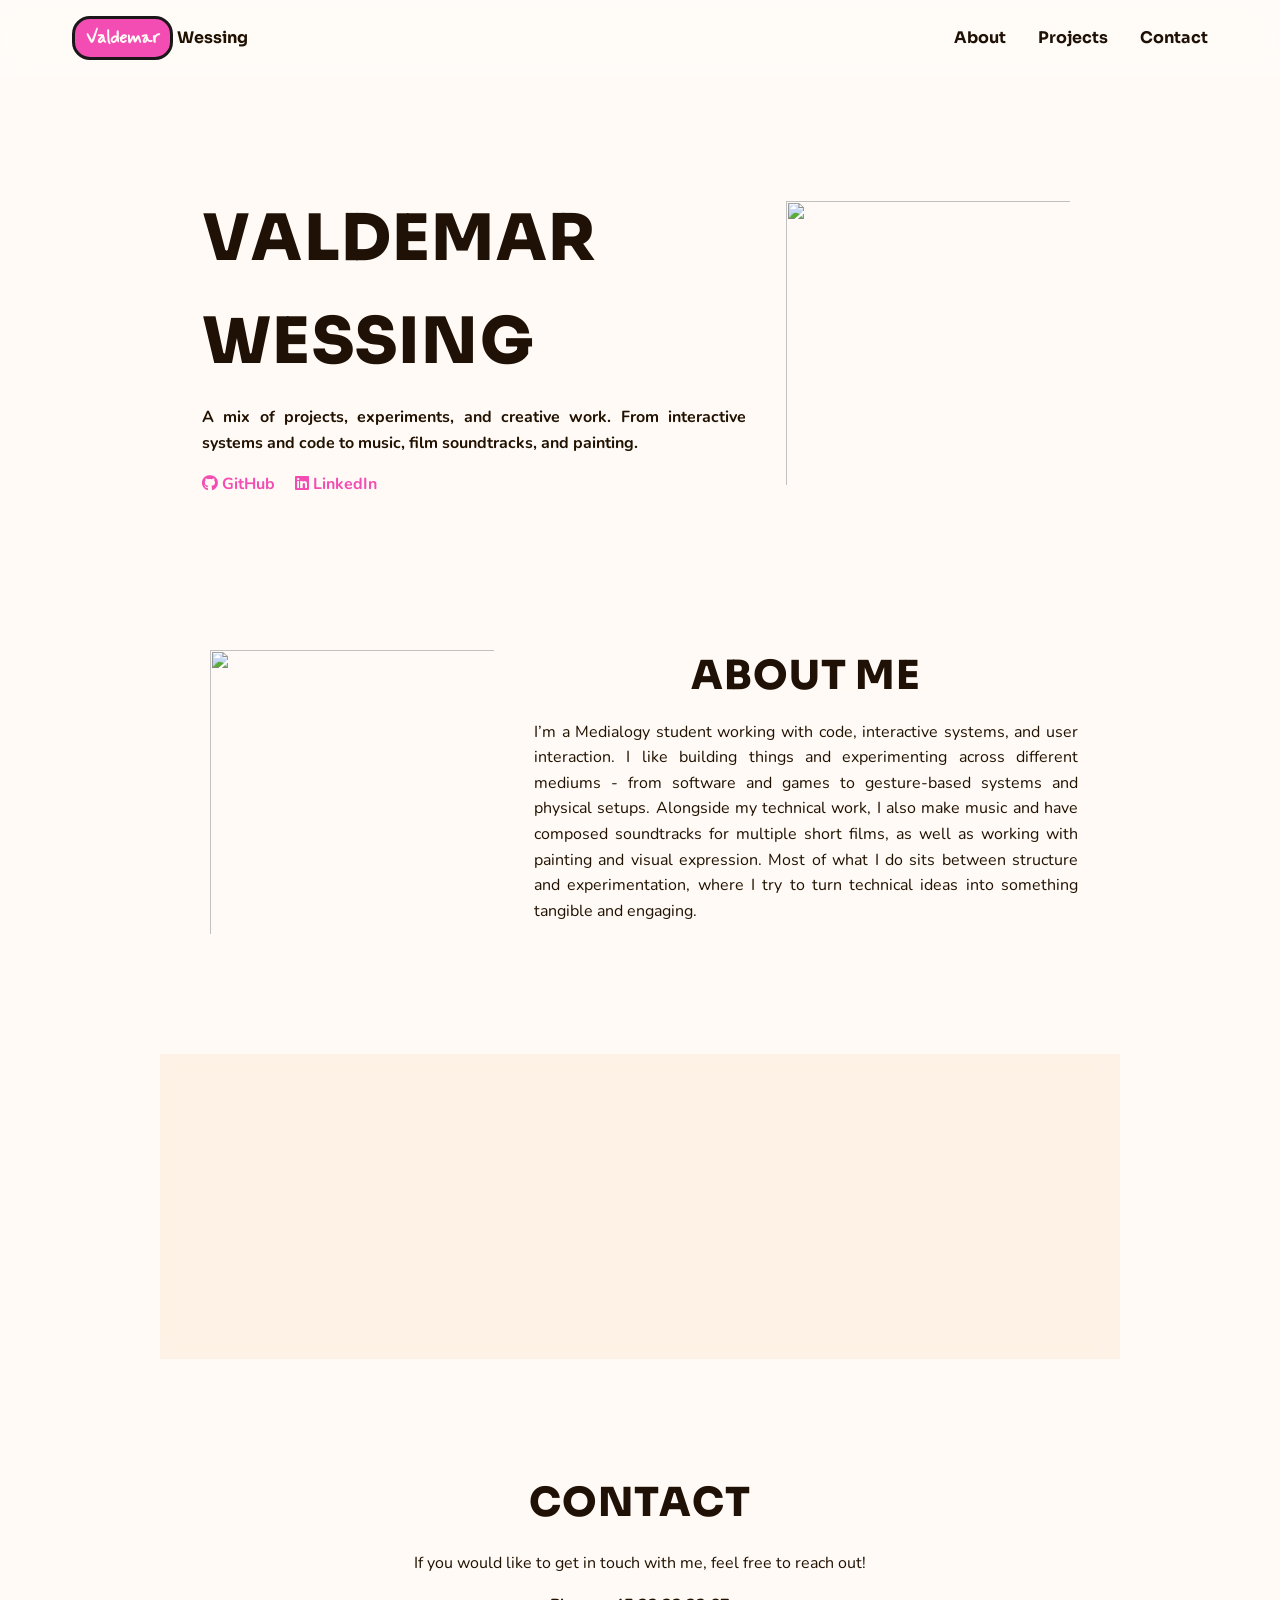
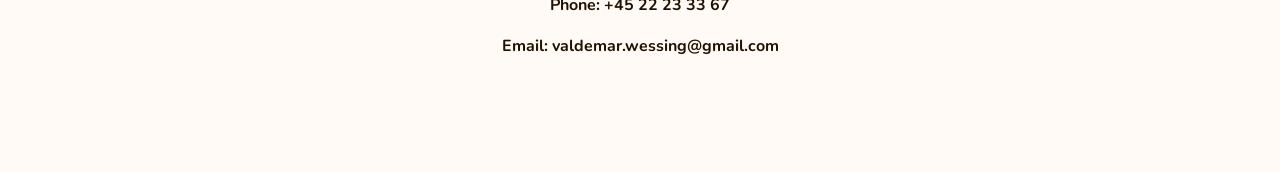
==== index.html @ 4c403f29 "Add initial HTML structure, project pages, images, and styles for personal website" ====
<!DOCTYPE html>
<html lang="en">
<head>
    <meta charset="UTF-8">
    <meta name="viewport" content="width=device-width, initial-scale=1.0">
    <title>Valdemar Wessing</title>
    <link rel="stylesheet" href="styles.css">
    <link rel="stylesheet" href="https://cdnjs.cloudflare.com/ajax/libs/font-awesome/6.5.2/css/all.min.css">

</head>
<body>
    <nav>
        <ul>
            <li>
                <a href="index.html" class="brand-link">
                    <span class="brand-pill">Valdemar</span>
                </a>
                <span class="brand-lastname">Wessing</span>
            </li>
            <li><a href="index.html#about">About</a></li>
            <li><a href="projects.html">Projects</a></li>
            <li><a href="index.html#contact">Contact</a></li>
        </ul>
    </nav>
    <main>
        <div class="flex-container", id="home">
                <img class="profile-image" height="300px" width="300px" src="images/ValdemarWessing.png">
                <div class="text-container">
                    <h1 aria-label="valdemar">
                        <span class="h1-letter">v</span><span class="h1-letter">a</span><span class="h1-letter">l</span><span class="h1-letter">d</span><span class="h1-letter">e</span><span class="h1-letter">m</span><span class="h1-letter">a</span><span class="h1-letter">r</span>
                    </h1>
                    <h1 aria-label="wessing">
                        <span class="h1-letter">w</span><span class="h1-letter">e</span><span class="h1-letter">s</span><span class="h1-letter">s</span><span class="h1-letter">i</span><span class="h1-letter">n</span><span class="h1-letter">g</span>
                    </h1>
                    <p><strong>A mix of projects, experiments, and creative work. From interactive systems and code to music, film soundtracks, and painting.</strong></p>
                    <a href="index.html" target="_blank" rel="noopener noreferrer">
                        <i class="fa-brands fa-github"></i>
                        <span>GitHub</span>
                    </a>
                    <a href="index.html" target="_blank" rel="noopener noreferrer">
                        <i class="fa-brands fa-linkedin"></i>
                        <span>LinkedIn</span>
                    </a>
                </div>
    </main>
    <section>
            <div class="flex-container", id="about">
                <div class="text-container">
                    <h2 aria-label="about me">
                        <span class="h1-letter">a</span><span class="h1-letter">b</span><span class="h1-letter">o</span><span class="h1-letter">u</span><span class="h1-letter">t</span><span class="h1-letter">&nbsp;</span><span class="h1-letter">m</span><span class="h1-letter">e</span>
                    </h2>
                    <p>I’m a Medialogy student working with code, interactive systems, and user interaction. I like building things and experimenting across different mediums - from software and games to gesture-based systems and physical setups. Alongside my technical work, I also make music and have composed soundtracks for multiple short films, as well as working with painting and visual expression. Most of what I do sits between structure and experimentation, where I try to turn technical ideas into something tangible and engaging.</p>
                </div>
                <img height="300px" width="300px" src="images/ValdemarWessing.png">

            </div>
    </section>
             

    <section class="card_section" id="projects">
            <h2 aria-label="projects">
                <span class="h1-letter">p</span><span class="h1-letter">r</span><span class="h1-letter">o</span><span class="h1-letter">j</span><span class="h1-letter">e</span><span class="h1-letter">c</span><span class="h1-letter">t</span><span class="h1-letter">s</span>
            </h2>
            <div class="grid-container">
                <a class="project-tile" href="project_1.html" style="grid-area: img-1;" aria-label="Open Project 1" data-project="Project 1">
                    <img src="images/ValdemarWessing.png" alt="Project 1">
                </a>
                <a class="project-tile" href="project_2.html" style="grid-area: img-2;" aria-label="Open Project 2" data-project="Project 2">
                    <img src="images/Drummachine.png" alt="Project 2">
                </a>
                <a class="project-tile" href="project_3.html" style="grid-area: img-3;" aria-label="Open Project 3" data-project="Project 3">
                    <img src="images/LostWorlds.png" alt="Project 3">
                </a>
                <a class="project-tile" href="project_4.html" style="grid-area: img-4;" aria-label="Open Project 4" data-project="Project 4">
                    <img src="images/ValdemarWessing.png" alt="Project 4">
                </a>
                <a class="project-tile" href="project_5.html" style="grid-area: img-5;" aria-label="Open Project 5" data-project="Project 5">
                    <img src="images/ValdemarWessing.png" alt="Project 5">
                </a>
            </div>
            <a class="project-button" href="projects.html">View More Projects</a>
    </section>

    <section  id="contact">
        <h2 aria-label="contact">
        <span class="h1-letter">c</span><span class="h1-letter">o</span><span class="h1-letter">n</span><span class="h1-letter">t</span><span class="h1-letter">a</span><span class="h1-letter">c</span><span class="h1-letter">t</span>
        </h2>
            <p>If you would like to get in touch with me, feel free to reach out!</p>
            <p><strong>Phone: +45 22 23 33 67</strong></p>
            <p><strong>Email: valdemar.wessing@gmail.com</strong></p>
    </section>
</body>
</html>
---- styles.css ----
@import url('https://fonts.googleapis.com/css2?family=Geologica:wght,CRSV@600,0&display=swap');
@import url('https://fonts.googleapis.com/css2?family=Geologica:wght,CRSV@600,0&family=Nunito:ital,wght@0,200..1000;1,200..1000&display=swap');
@import url('https://fonts.googleapis.com/css2?family=Geologica:wght,CRSV@600,0&family=Merriweather:ital,opsz,wght@0,18..144,300..900;1,18..144,300..900&family=Nunito:ital,wght@0,200..1000;1,200..1000&display=swap');
@import url('https://fonts.googleapis.com/css2?family=Indie+Flower&display=swap');
@import url('https://fonts.googleapis.com/css2?family=Mynerve&display=swap');
@import url('https://fonts.googleapis.com/css2?family=Reenie+Beanie&display=swap');
@import url('https://fonts.googleapis.com/css2?family=Major+Mono+Display&display=swap');
@import url('https://fonts.googleapis.com/css2?family=Sora:wght@600;700;800&display=swap');


:root {
	--text-color: #211100;
	--text-header-color: #201107;
	--link-color: #f34db3;
	--background-color: #fffaf5;
	--card-color: #fce6d466;
	--glass-bg: rgba(255, 255, 255, 0.4);
	--glass-bg2: rgba(115, 243, 224, 0.246);
	--glass-border: rgba(255, 255, 255, 0.6);
	--glass-shadow: 0 10px 30px rgba(105, 101, 99, 0.12);
}
* {
	margin: 0;
	padding: 0;
	box-sizing: border-box;
}

html {
	scroll-behavior: smooth;
}

body {
	font-family: 'Nunito', sans-serif;
	color: var(--text-color);
	/*background: linear-gradient(120deg, #8263ff, #518aed, #47ddce,#f7e8bb );
	background-size: 300% 300%;
	animation: AnimationName 30s ease infinite;*/
    background: var(--background-color);
	line-height: 1.6;
}

h1, h2, h3 {
	font-family: 'Sora', sans-serif;
	color: var(--text-header-color);
	font-weight: 800;
	letter-spacing: 0.02em;
	text-transform: uppercase;
}

nav {
	margin: 0em auto 3em auto;
	position: sticky;
	top: 0;
	z-index: 1000;
	background: var(--glass-bg);
	backdrop-filter: blur(12px) saturate(140%);
	-webkit-backdrop-filter: blur(12px) saturate(140%);
}

nav ul {
	display: flex;
	align-items: center;
	list-style-type: none;
	gap: 2em;
	width: min(75em, 100%);  /* slightly wider than sections (60em) */
	margin: 0 auto;
	padding: 1em 2em;

}

nav li:first-child {
	margin-right: auto;
}

nav li .brand-pill{
	font-family: 'Mynerve', monospace;
	font-weight: bold;
	font-size: large;
    color: #fffaf5;
}

nav li:first-child a {
	display: inline-flex;
	align-items: center;
	gap: 0.45rem;
}

.brand-pill {
	display: inline-block;
	padding: 0.3rem 0.7rem;
	border-radius: 1em;
	border: 0.2em solid rgb(28, 24, 26);
	background: var(--link-color)
}

.brand-lastname {
    font-family: 'Sora', sans-serif;
	display: inline-block;
	font-weight: bold;
}

nav a:hover .brand-pill {
	background: #ff9328;
}

nav a {
	font-family: 'Sora', sans-serif;
	text-decoration: none;
	color: var(--text-header-color);
	font-weight: bold;
}

nav a:hover {
	text-decoration: underline;
}

nav a.brand-link:hover {
	text-decoration: none;
}
main{
	margin: 5em auto;
	width: min(90em, 95%);
	padding: min(2em, 15%);
}
section{
	margin: 5em auto;
	width: min(60em, 95%);
	padding: min(2em, 15%);
}

.card_section {
	background: var(--card-color);
	border-radius: 0em;
	backdrop-filter: blur(12px) saturate(180%);
	-webkit-backdrop-filter: blur(12px) saturate(180%);
}
.flex-container {
	display: flex;
	flex-direction: row-reverse;
	justify-content: center;
	align-items: center;
	flex-wrap: wrap;
	gap: 2em;
}


.flex-container a {
	text-decoration: none;
	color: var(--link-color);
	font-weight: bold;
}
.profile-image {
	border-radius: 0em;
}
body img {
	max-width: 100%;
	aspect-ratio: 1 / 1;
	border-radius: 0em;
	object-fit: cover;
	object-position: bottom;
	padding: 0.5em;
}
.flex-text {
	background-color: var(--background-color);
	padding: 1em;
	border-radius: 8px;
	width: 300px;
	text-align: center;
}
.text-container {
	flex: 0 1 34em;
	order: 0;
	max-width: min(75em, 100%);     /* limits how wide the text block gets */
}
.text-container p {
	margin: 0.75em 0 1em 0;
	text-align: justify;
	hyphens: auto;
}

.text-container a + a {
	margin-left: 1rem;
}
.text-container a:hover {
	text-decoration: underline;
}

h1 {
	font-size: clamp(4rem, 5vw, 2.5rem);
}

h1 .h1-letter {
	display: inline-block;
	transition: transform 140ms ease;
	transform-origin: 50% 70%;
}

h1 .h1-letter:hover {
	transform: scale(1.22);
}

h2 .h1-letter {
	display: inline-block;
	transition: transform 140ms ease;
	transform-origin: 50% 70%;
}

h2 .h1-letter:hover {
	transform: scale(1.22);
}

h2 {
	font-size: clamp(2rem, 5vw, 2.5rem);
}

#about{
	padding : 3em(min(2em, 15%));
	text-align: center;
}

section p {
	margin-top: 1em;
}

section a {
	text-decoration: none;
	color: var(--link-color);
	font-weight: bold;
}

section > a[href^="project_"] {
	display: block;
	color: inherit;
	text-decoration: none;
}

section > a[href^="project_"] .flex-container {
	transition: transform 160ms ease;
}
section > a[href^="project_"]:hover .flex-container {
	transform: translateY(-4px);

}
section > a[href^="project_"] .flex-container img {
	transition: transform 160ms ease;
}


section > a[href^="project_"]:hover .flex-container img {
	transform: scale(1.03);
}

section > a[href^="project_"]:hover .flex-container h2 {
	text-decoration: underline;
}

.grid-container {
	margin-top: 2em;
	margin-bottom: 2em;
	display: grid;
	width: 100%;
	grid-template-columns: repeat(4, 1fr);
	grid-template-rows: 1fr 1fr;
	grid-template-areas: 
	"img-1 img-1 img-2 img-3"
	"img-1 img-1 img-4 img-5";
	gap: 0.5em;
}

.grid-container .project-tile {
	position: relative;
	overflow: hidden;
	display: block;
	line-height: 0;
}

.grid-container .project-tile::before {
	content: "";
	position: absolute;
	inset: 0;
	background: rgba(10, 8, 9, 0.45);
	opacity: 0;
	transition: opacity 180ms ease;
	pointer-events: none;
	z-index: 1;
}

.grid-container .project-tile::after {
	content: attr(data-project);
	position: absolute;
	left: 50%;
	top: 50%;
	transform: translate(-50%, -50%);
	color: #fffaf5;
	font-family: 'Sora', sans-serif;
	font-size: clamp(1rem, 1.7vw, 1.4rem);
	letter-spacing: 0.06em;
	text-transform: uppercase;
	font-weight: 700;
	opacity: 0;
	transition: opacity 180ms ease;
	pointer-events: none;
	z-index: 2;
	text-align: center;
	width: calc(100% - 1rem);
}

.grid-container img {
	width: 100%;
	height: 100%;
	border-radius: 0em;
	transition: 100ms ease;
}

.grid-container img:hover {
	transform: scale(1.05);
}

.grid-container .project-tile:hover::before,
.grid-container .project-tile:hover::after,
.grid-container .project-tile:focus-visible::before,
.grid-container .project-tile:focus-visible::after {
	opacity: 1;
}

.project-button {
	display: inline-block;
	padding: 0.3rem 0.7rem;
	border-radius: 1em;
	border: 0.2em solid rgb(0, 0, 0);
	background: var(--link-color)
}
.project-button {
	color: var(--text-header-color);
}

.project-button:hover {
	text-decoration: none;
	background: #ff9328;
}

@keyframes AnimationName {
	0%{background-position:36% 0%}
	50%{background-position:65% 100%}
	100%{background-position:36% 0%}
}

section#contact {
	text-align: center;
}
section#projects {
	text-align: center;
}

@media (max-width: 988px) {

	main{
		text-align: center;
	}
	section{
		text-align: center;
	}
   
	main .text-container {
		padding-top: 0;
	}
}
@media (max-width: 600px) {
	.brand-lastname {
		display: none;
	}

	.grid-container {
		display: flex;
		flex-direction: column;
	}
	.text-container {
		font-size: 1;
	}

	h1 {
	font-size: clamp(2rem, 5vw, 2.5rem);
}
h2 {
	font-size: clamp(2rem, 5vw, 2.5rem);
}


}
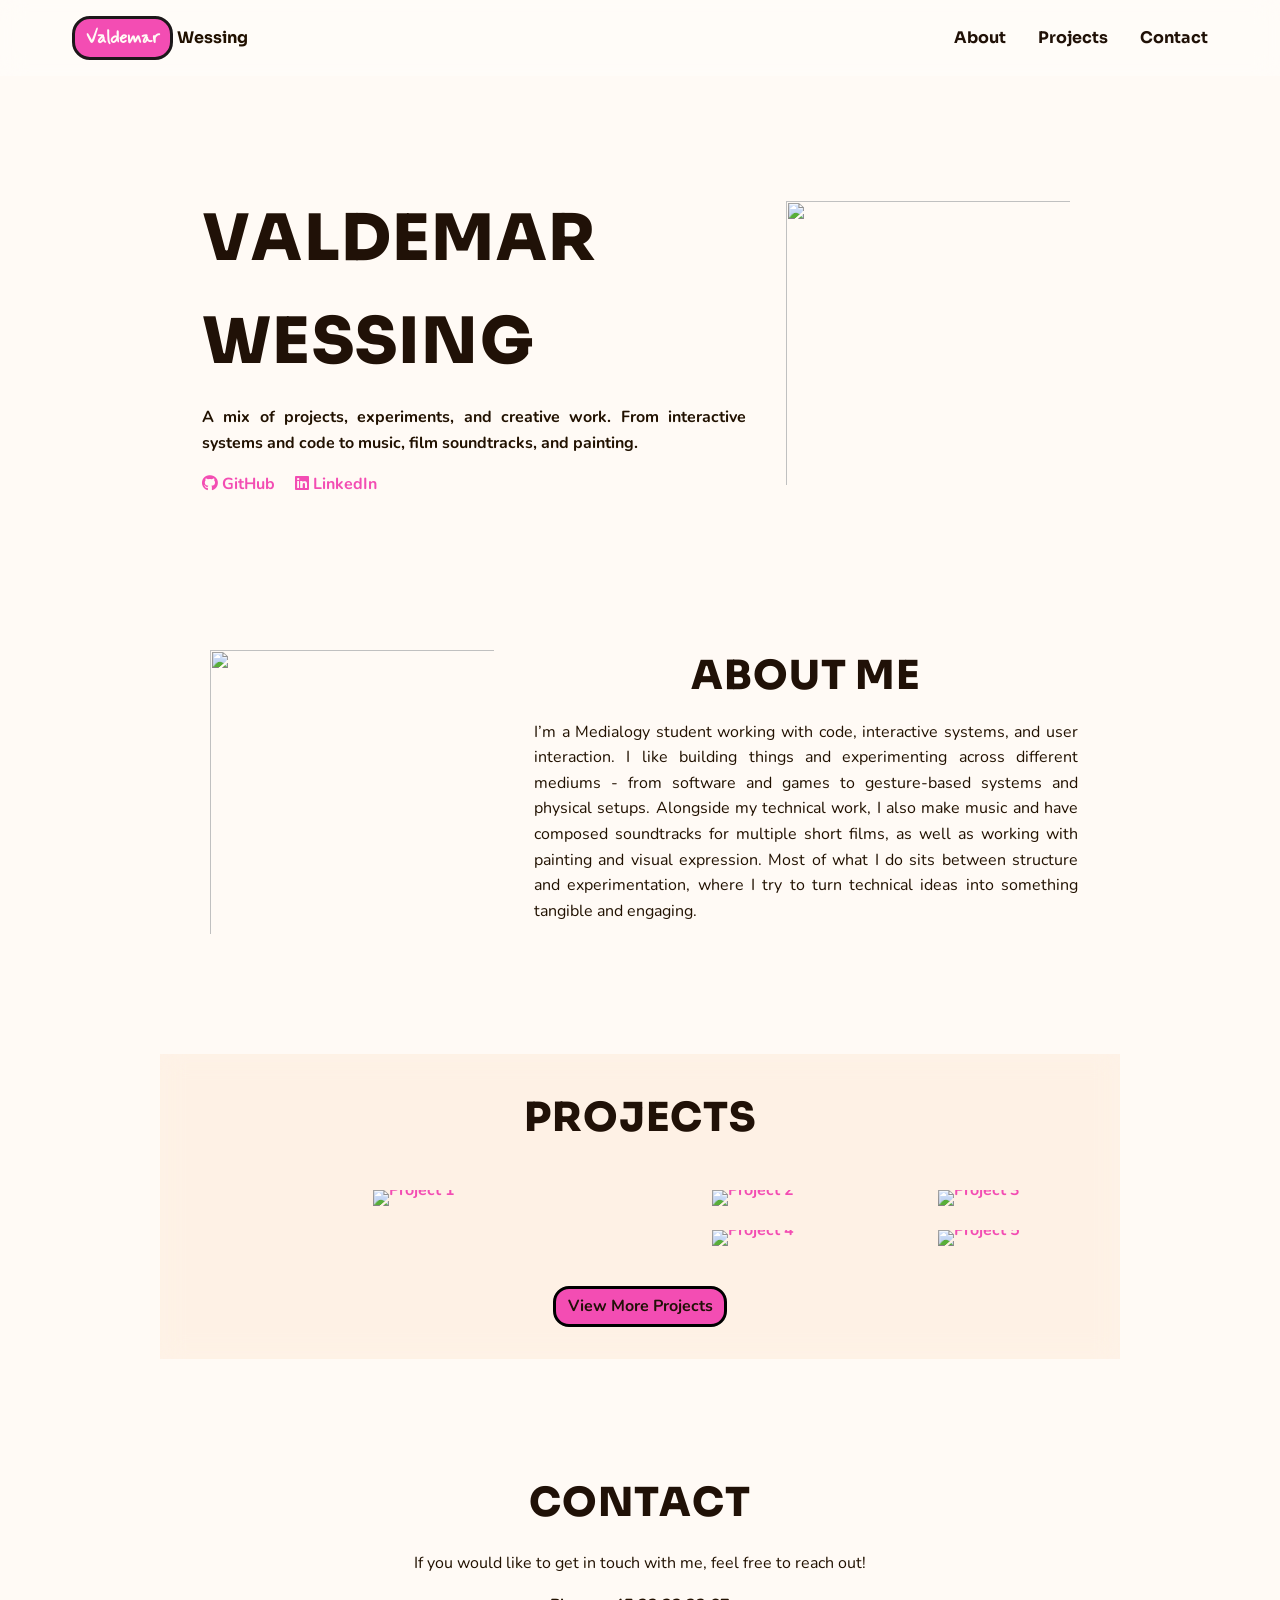
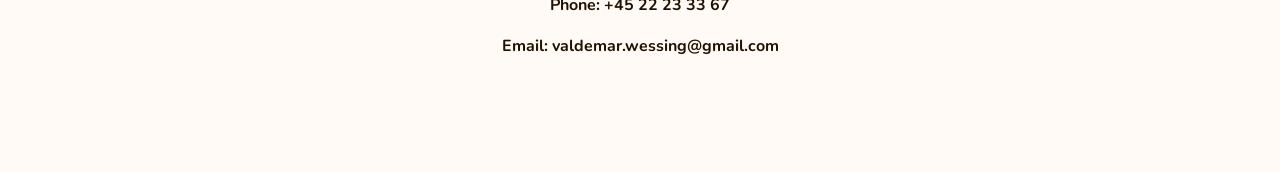
==== commit 86190138: "Add new images and update project details for "Augmented Bouldering" and "Soundscores" projects" ====
--- a/index.html
+++ b/index.html
@@ -24,7 +24,7 @@
     </nav>
     <main>
         <div class="flex-container", id="home">
-                <img class="profile-image" height="300px" width="300px" src="images/ValdemarWessing.png">
+                <img height="300px" width="300px" src="images/ValdemarNapoli.jpg">
                 <div class="text-container">
                     <h1 aria-label="valdemar">
                         <span class="h1-letter">v</span><span class="h1-letter">a</span><span class="h1-letter">l</span><span class="h1-letter">d</span><span class="h1-letter">e</span><span class="h1-letter">m</span><span class="h1-letter">a</span><span class="h1-letter">r</span>
@@ -33,11 +33,11 @@
                         <span class="h1-letter">w</span><span class="h1-letter">e</span><span class="h1-letter">s</span><span class="h1-letter">s</span><span class="h1-letter">i</span><span class="h1-letter">n</span><span class="h1-letter">g</span>
                     </h1>
                     <p><strong>A mix of projects, experiments, and creative work. From interactive systems and code to music, film soundtracks, and painting.</strong></p>
-                    <a href="index.html" target="_blank" rel="noopener noreferrer">
+                    <a href="https://www.github.com/valdemarwessing" target="_blank" rel="noopener noreferrer">
                         <i class="fa-brands fa-github"></i>
                         <span>GitHub</span>
                     </a>
-                    <a href="index.html" target="_blank" rel="noopener noreferrer">
+                    <a href="https://www.linkedin.com/in/valdemar-wessing-06119b2b7/" target="_blank" rel="noopener noreferrer">
                         <i class="fa-brands fa-linkedin"></i>
                         <span>LinkedIn</span>
                     </a>
@@ -65,17 +65,17 @@
                 <a class="project-tile" href="project_1.html" style="grid-area: img-1;" aria-label="Open Project 1" data-project="Project 1">
                     <img src="images/ValdemarWessing.png" alt="Project 1">
                 </a>
-                <a class="project-tile" href="project_2.html" style="grid-area: img-2;" aria-label="Open Project 2" data-project="Project 2">
+                <a class="project-tile" href="project_2.html" style="grid-area: img-2;" aria-label="Open Project 2" data-project="Drummachine">
                     <img src="images/Drummachine.png" alt="Project 2">
                 </a>
-                <a class="project-tile" href="project_3.html" style="grid-area: img-3;" aria-label="Open Project 3" data-project="Project 3">
+                <a class="project-tile" href="project_3.html" style="grid-area: img-3;" aria-label="Open Project 3" data-project="Lost Worlds">
                     <img src="images/LostWorlds.png" alt="Project 3">
                 </a>
-                <a class="project-tile" href="project_4.html" style="grid-area: img-4;" aria-label="Open Project 4" data-project="Project 4">
-                    <img src="images/ValdemarWessing.png" alt="Project 4">
+                <a class="project-tile" href="project_4.html" style="grid-area: img-4;" aria-label="Open Project 4" data-project="Aug Boulder">
+                    <img src="images/Bouldering.png" alt="Project 4">
                 </a>
-                <a class="project-tile" href="project_5.html" style="grid-area: img-5;" aria-label="Open Project 5" data-project="Project 5">
-                    <img src="images/ValdemarWessing.png" alt="Project 5">
+                <a class="project-tile" href="project_5.html" style="grid-area: img-5;" aria-label="Open Project 5" data-project="Soundscores">
+                    <img src="images/Puddle.png" alt="Project 5">
                 </a>
             </div>
             <a class="project-button" href="projects.html">View More Projects</a>
--- a/styles.css
+++ b/styles.css
@@ -151,7 +151,24 @@
 }
 .profile-image {
 	border-radius: 0em;
-}
+	width: min(100%, 800px);
+	height: auto;
+	max-height:600px;
+	aspect-ratio: auto;
+	object-fit: contain;
+	display: block;
+}
+
+.project-video {
+	display: block;
+	width: 100%;
+	max-width: 900px;
+	height: auto;
+	margin: 1rem 0 1.25rem;
+	border-radius: 8px;
+	background: #000;
+}
+
 body img {
 	max-width: 100%;
 	aspect-ratio: 1 / 1;
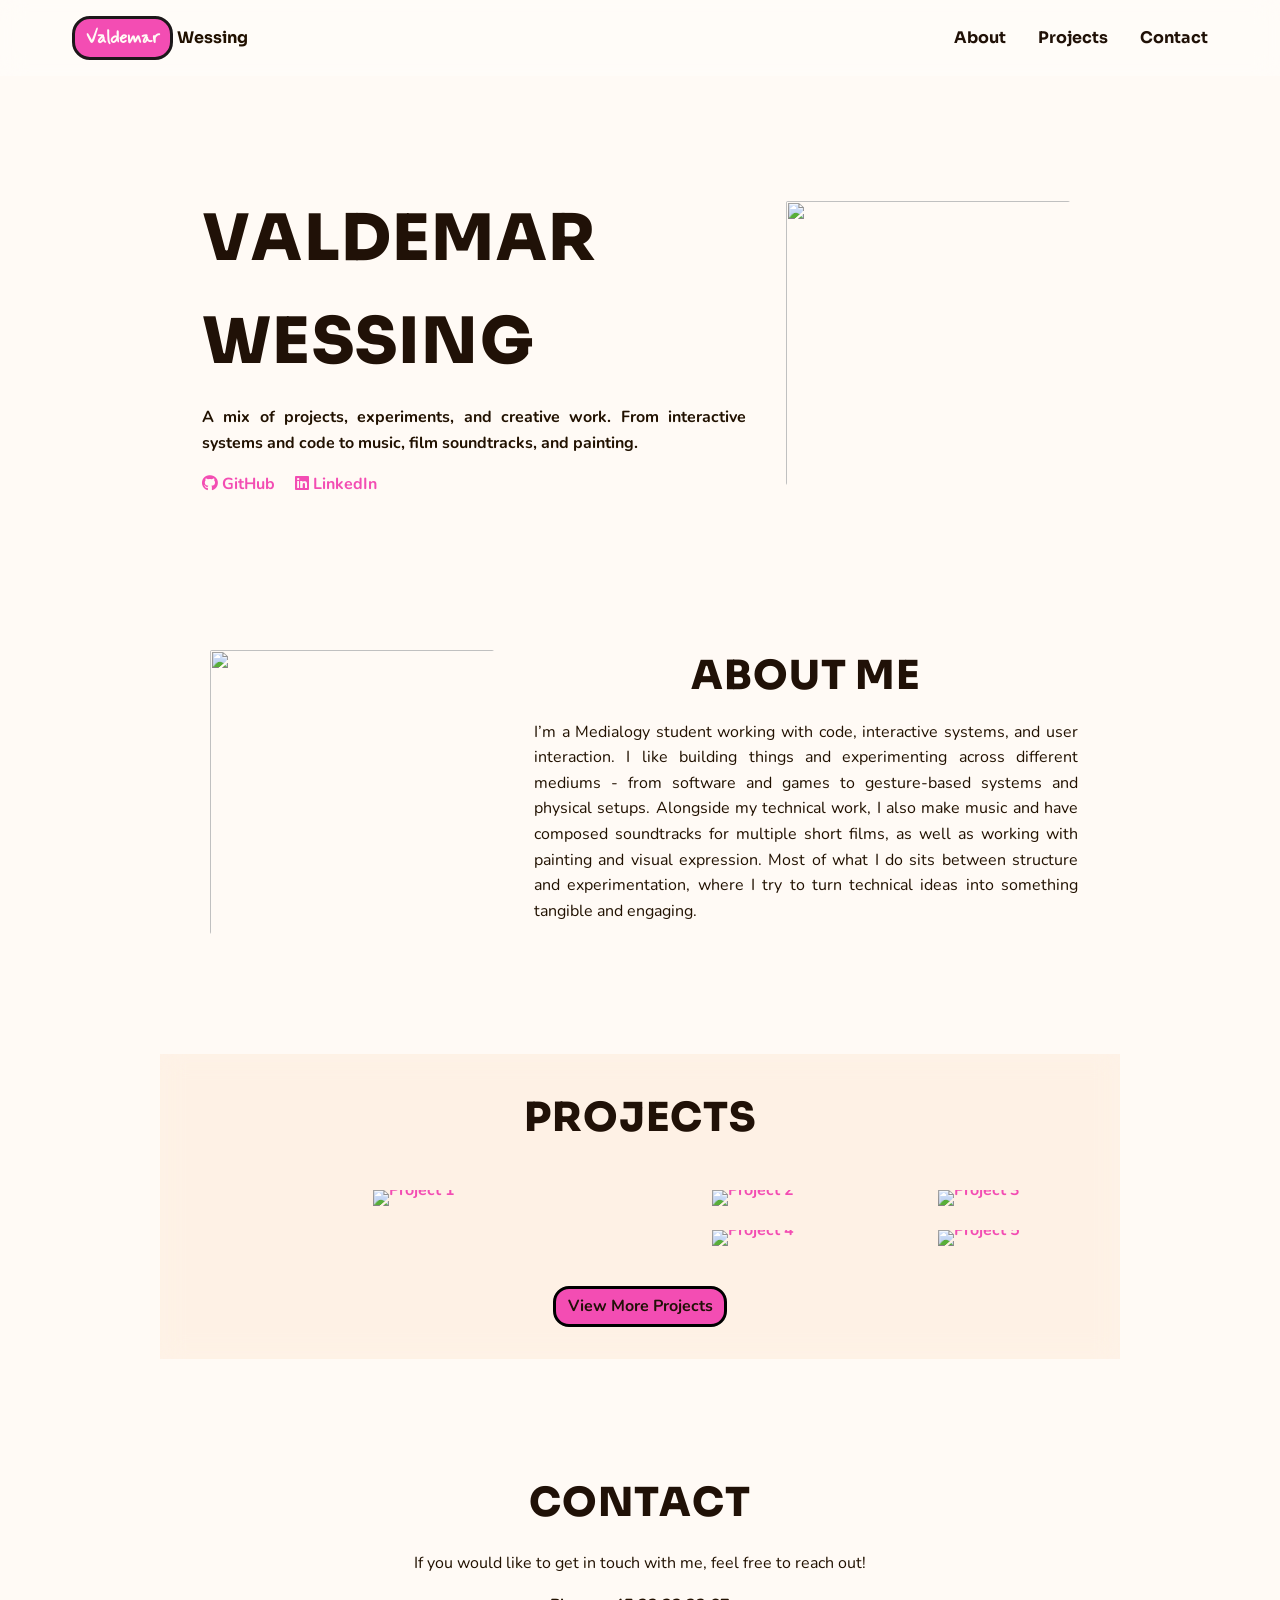
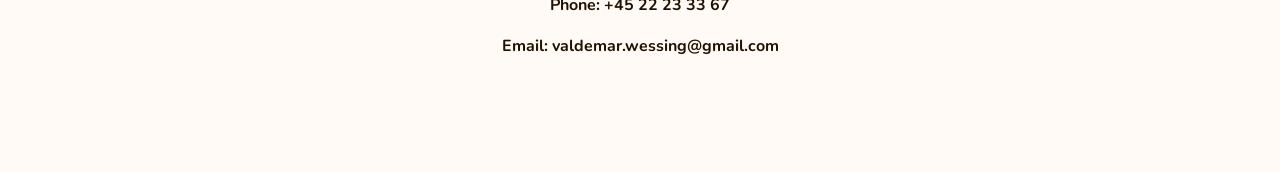
==== commit 988ea95e: "Added new sites" ====
--- a/index.html
+++ b/index.html
@@ -62,16 +62,16 @@
                 <span class="h1-letter">p</span><span class="h1-letter">r</span><span class="h1-letter">o</span><span class="h1-letter">j</span><span class="h1-letter">e</span><span class="h1-letter">c</span><span class="h1-letter">t</span><span class="h1-letter">s</span>
             </h2>
             <div class="grid-container">
-                <a class="project-tile" href="project_1.html" style="grid-area: img-1;" aria-label="Open Project 1" data-project="Project 1">
-                    <img src="images/ValdemarWessing.png" alt="Project 1">
+                <a class="project-tile" href="project_6.html" style="grid-area: img-1;" aria-label="Open Project 1" data-project="Gesture controlled mouse">
+                    <img src="images/GestureControl.png" alt="Project 1">
                 </a>
-                <a class="project-tile" href="project_2.html" style="grid-area: img-2;" aria-label="Open Project 2" data-project="Drummachine">
+                <a class="project-tile" href="project_2.html" style="grid-area: img-2;" aria-label="Open Project 2" data-project="Drum Machine">
                     <img src="images/Drummachine.png" alt="Project 2">
                 </a>
                 <a class="project-tile" href="project_3.html" style="grid-area: img-3;" aria-label="Open Project 3" data-project="Lost Worlds">
                     <img src="images/LostWorlds.png" alt="Project 3">
                 </a>
-                <a class="project-tile" href="project_4.html" style="grid-area: img-4;" aria-label="Open Project 4" data-project="Aug Boulder">
+                <a class="project-tile" href="project_4.html" style="grid-area: img-4;" aria-label="Open Project 4" data-project="Augmented Bouldering">
                     <img src="images/Bouldering.png" alt="Project 4">
                 </a>
                 <a class="project-tile" href="project_5.html" style="grid-area: img-5;" aria-label="Open Project 5" data-project="Soundscores">
--- a/styles.css
+++ b/styles.css
@@ -172,7 +172,7 @@
 body img {
 	max-width: 100%;
 	aspect-ratio: 1 / 1;
-	border-radius: 0em;
+	border-radius: 10px;
 	object-fit: cover;
 	object-position: bottom;
 	padding: 0.5em;
@@ -314,6 +314,14 @@
 	letter-spacing: 0.06em;
 	text-transform: uppercase;
 	font-weight: 700;
+	display: -webkit-box;
+	-webkit-box-orient: vertical;
+	-webkit-line-clamp: 2;
+	line-clamp: 2;
+	white-space: normal;
+	overflow-wrap: anywhere;
+	line-height: 1.2;
+	overflow: hidden;
 	opacity: 0;
 	transition: opacity 180ms ease;
 	pointer-events: none;
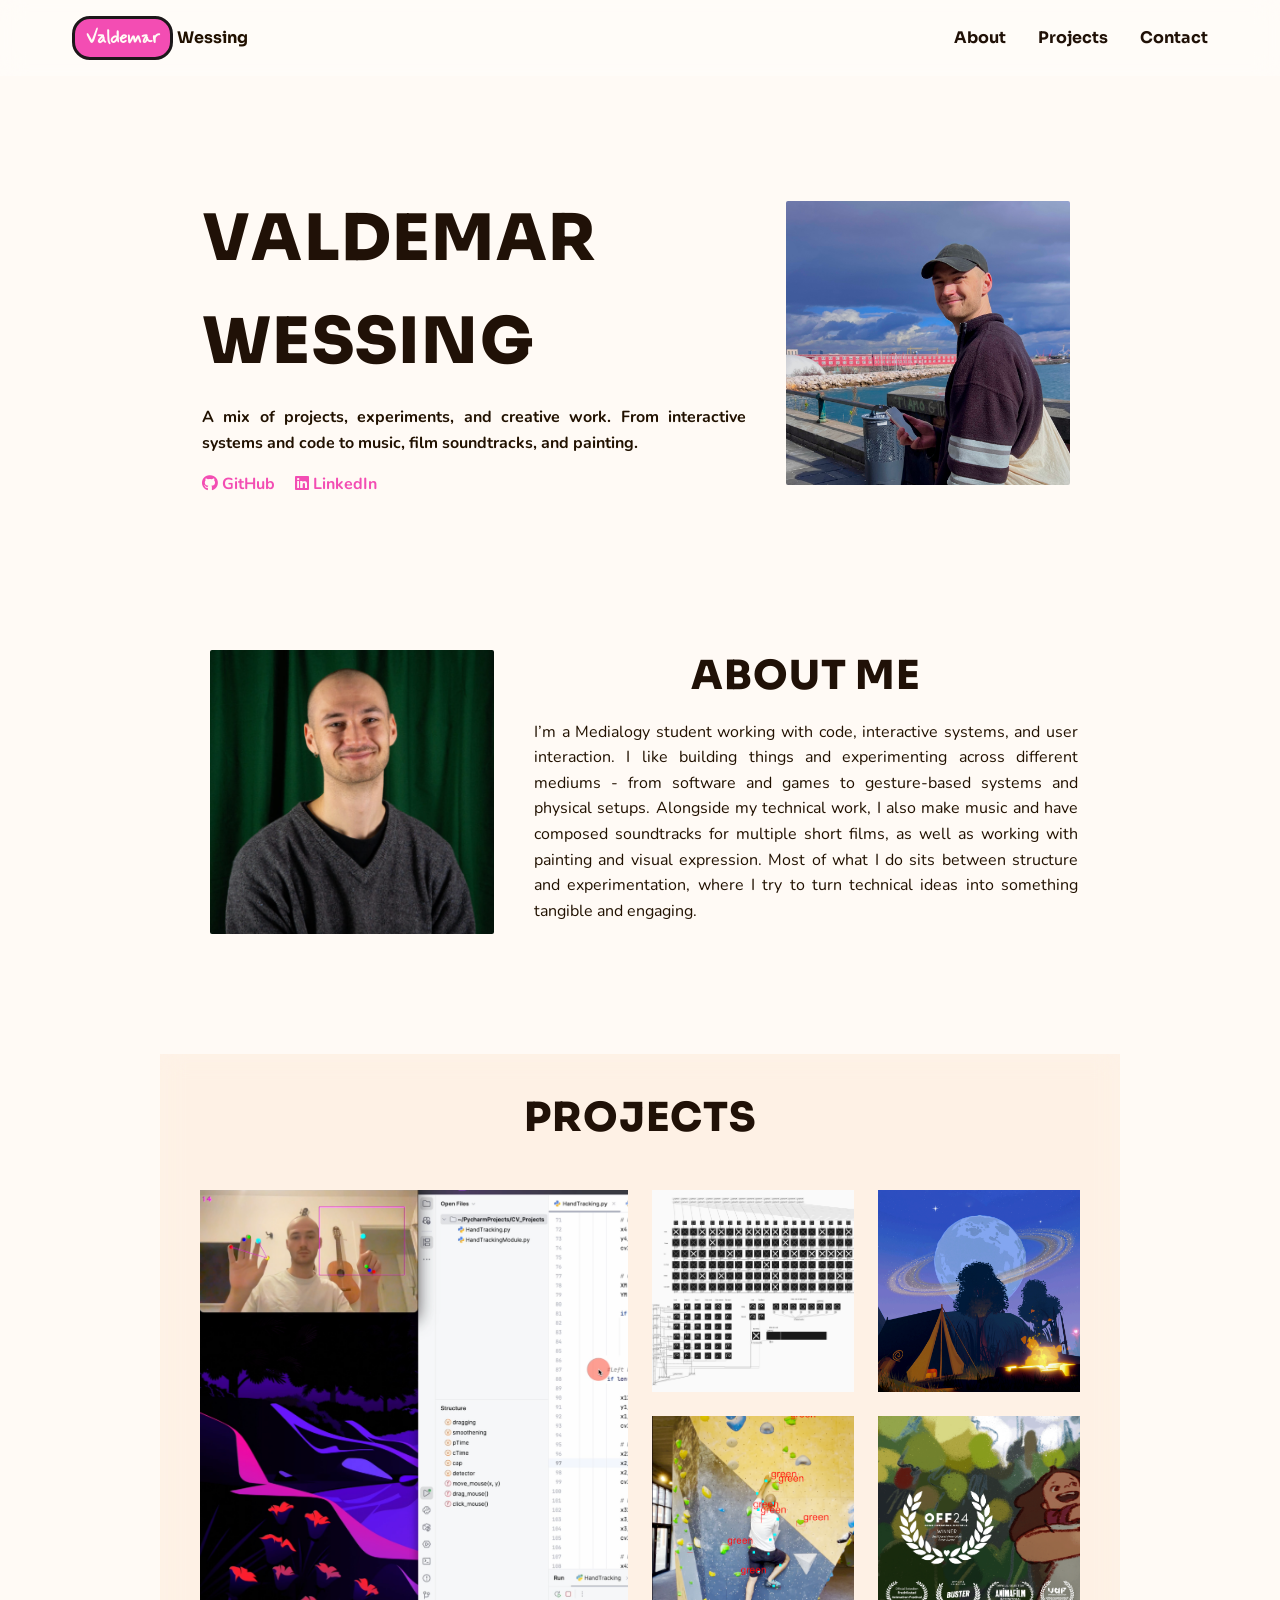
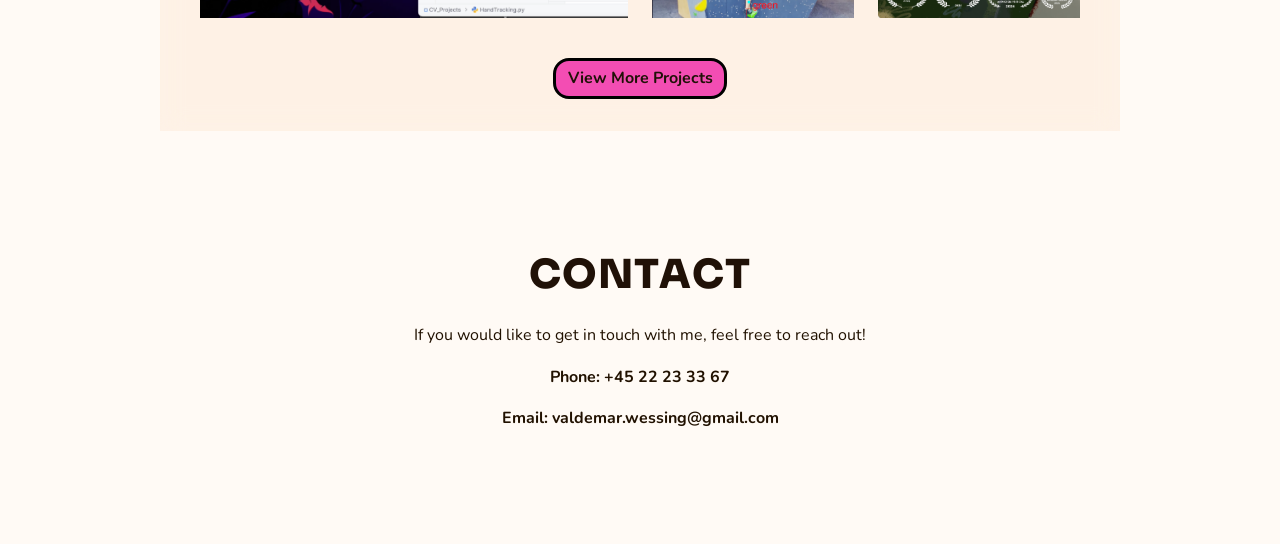
==== commit d1143501: "Fix image paths to use consistent capitalization in HTML files" ====
--- a/index.html
+++ b/index.html
@@ -24,7 +24,7 @@
     </nav>
     <main>
         <div class="flex-container", id="home">
-                <img height="300px" width="300px" src="images/ValdemarNapoli.jpg">
+                <img height="300px" width="300px" src="Images/ValdemarNapoli.jpg">
                 <div class="text-container">
                     <h1 aria-label="valdemar">
                         <span class="h1-letter">v</span><span class="h1-letter">a</span><span class="h1-letter">l</span><span class="h1-letter">d</span><span class="h1-letter">e</span><span class="h1-letter">m</span><span class="h1-letter">a</span><span class="h1-letter">r</span>
@@ -51,7 +51,7 @@
                     </h2>
                     <p>I’m a Medialogy student working with code, interactive systems, and user interaction. I like building things and experimenting across different mediums - from software and games to gesture-based systems and physical setups. Alongside my technical work, I also make music and have composed soundtracks for multiple short films, as well as working with painting and visual expression. Most of what I do sits between structure and experimentation, where I try to turn technical ideas into something tangible and engaging.</p>
                 </div>
-                <img height="300px" width="300px" src="images/ValdemarWessing.png">
+                <img height="300px" width="300px" src="Images/ValdemarWessing.png">
 
             </div>
     </section>
@@ -63,19 +63,19 @@
             </h2>
             <div class="grid-container">
                 <a class="project-tile" href="project_6.html" style="grid-area: img-1;" aria-label="Open Project 1" data-project="Gesture controlled mouse">
-                    <img src="images/GestureControl.png" alt="Project 1">
+                    <img src="Images/GestureControl.png" alt="Project 1">
                 </a>
                 <a class="project-tile" href="project_2.html" style="grid-area: img-2;" aria-label="Open Project 2" data-project="Drum Machine">
-                    <img src="images/Drummachine.png" alt="Project 2">
+                    <img src="Images/Drummachine.png" alt="Project 2">
                 </a>
                 <a class="project-tile" href="project_3.html" style="grid-area: img-3;" aria-label="Open Project 3" data-project="Lost Worlds">
-                    <img src="images/LostWorlds.png" alt="Project 3">
+                    <img src="Images/Lostworlds.png" alt="Project 3">
                 </a>
                 <a class="project-tile" href="project_4.html" style="grid-area: img-4;" aria-label="Open Project 4" data-project="Augmented Bouldering">
-                    <img src="images/Bouldering.png" alt="Project 4">
+                    <img src="Images/Bouldering.png" alt="Project 4">
                 </a>
                 <a class="project-tile" href="project_5.html" style="grid-area: img-5;" aria-label="Open Project 5" data-project="Soundscores">
-                    <img src="images/Puddle.png" alt="Project 5">
+                    <img src="Images/Puddle.png" alt="Project 5">
                 </a>
             </div>
             <a class="project-button" href="projects.html">View More Projects</a>
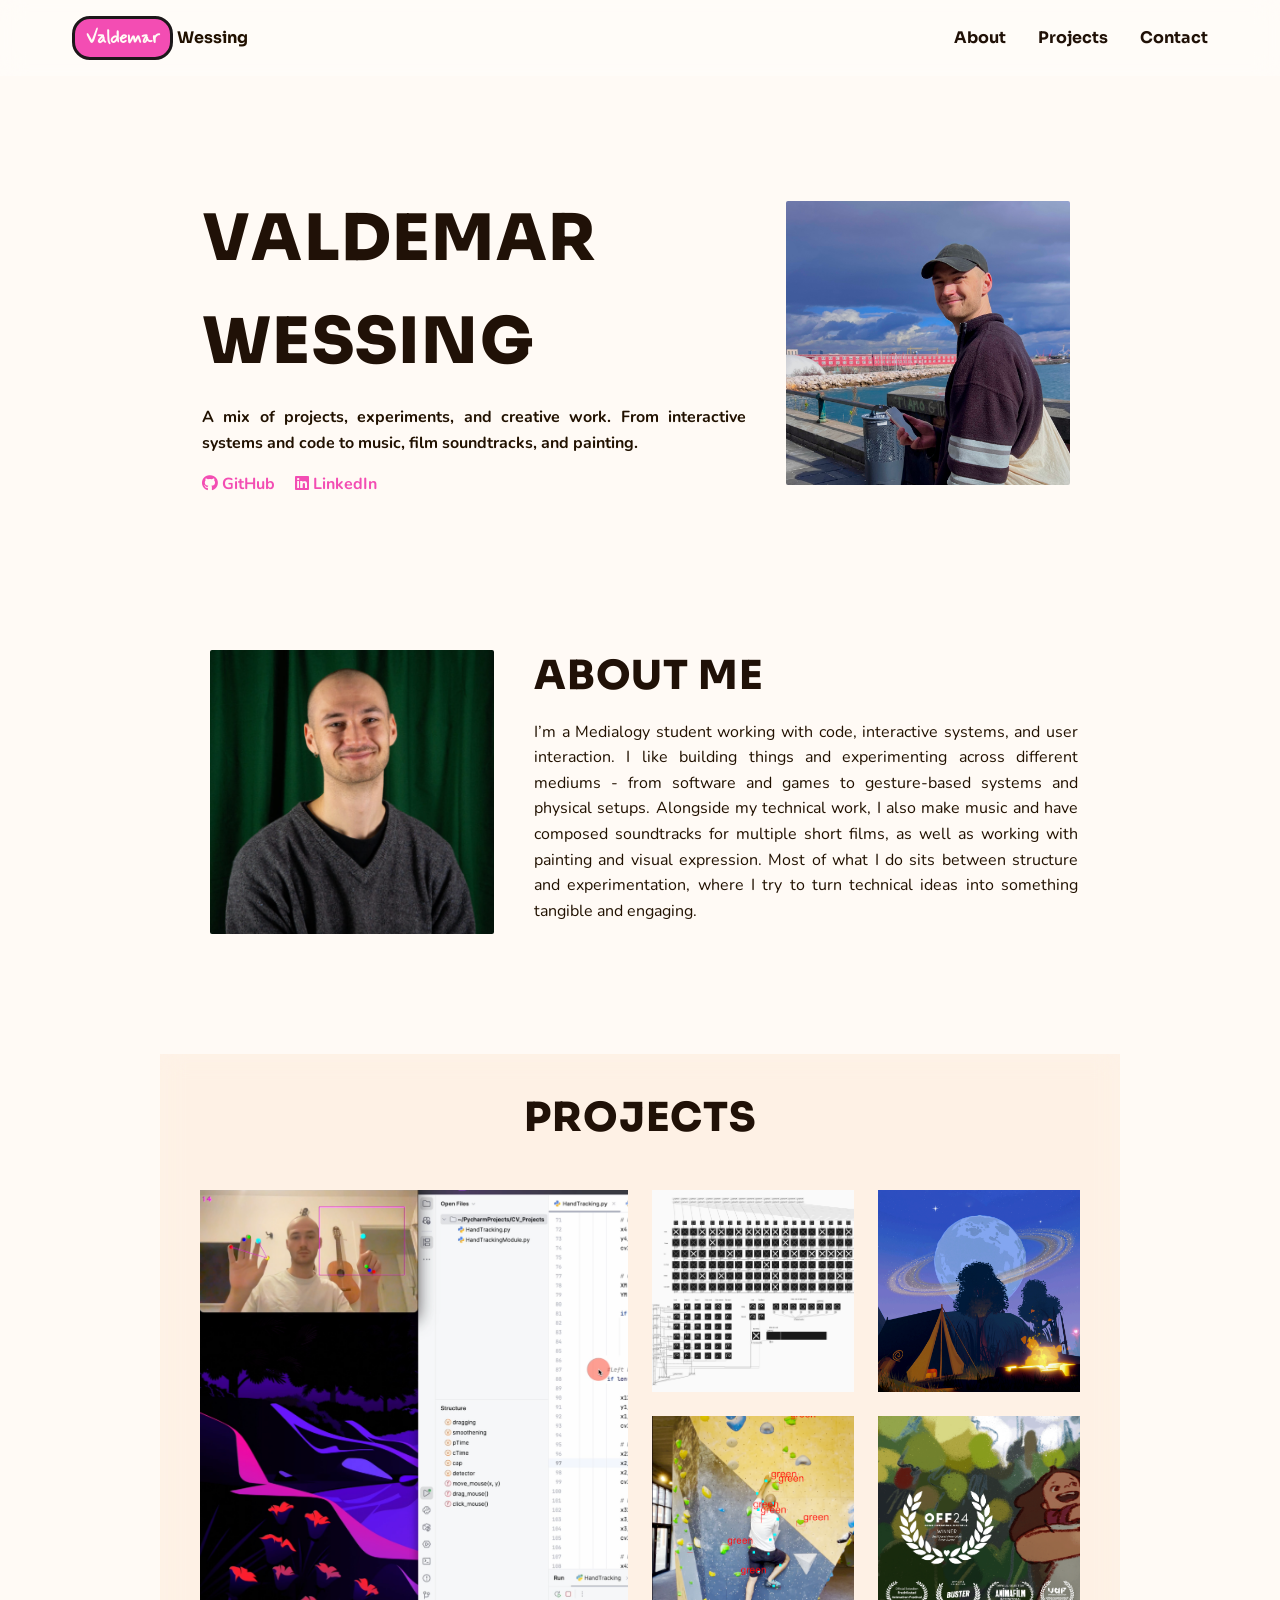
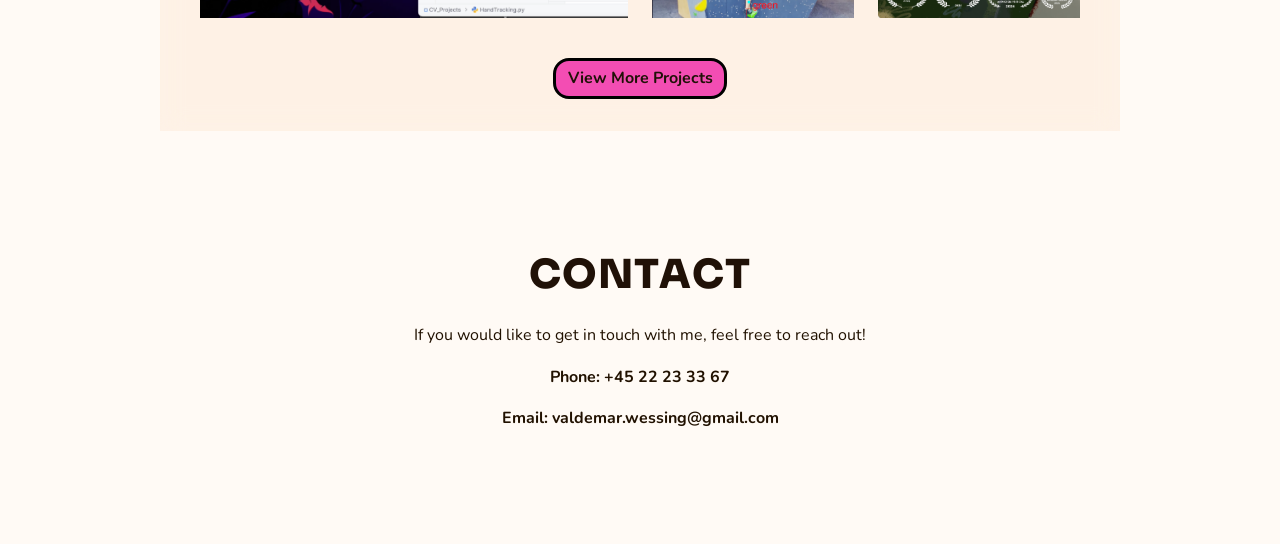
==== commit eb546a19: "Fix HTML structure and improve CSS styles for better layout and responsiveness" ====
--- a/index.html
+++ b/index.html
@@ -23,7 +23,7 @@
         </ul>
     </nav>
     <main>
-        <div class="flex-container", id="home">
+        <div class="flex-container" id="home">
                 <img height="300px" width="300px" src="Images/ValdemarNapoli.jpg">
                 <div class="text-container">
                     <h1 aria-label="valdemar">
@@ -44,7 +44,7 @@
                 </div>
     </main>
     <section>
-            <div class="flex-container", id="about">
+            <div class="flex-container" id="about">
                 <div class="text-container">
                     <h2 aria-label="about me">
                         <span class="h1-letter">a</span><span class="h1-letter">b</span><span class="h1-letter">o</span><span class="h1-letter">u</span><span class="h1-letter">t</span><span class="h1-letter">&nbsp;</span><span class="h1-letter">m</span><span class="h1-letter">e</span>
--- a/styles.css
+++ b/styles.css
@@ -1,10 +1,5 @@
-@import url('https://fonts.googleapis.com/css2?family=Geologica:wght,CRSV@600,0&display=swap');
-@import url('https://fonts.googleapis.com/css2?family=Geologica:wght,CRSV@600,0&family=Nunito:ital,wght@0,200..1000;1,200..1000&display=swap');
-@import url('https://fonts.googleapis.com/css2?family=Geologica:wght,CRSV@600,0&family=Merriweather:ital,opsz,wght@0,18..144,300..900;1,18..144,300..900&family=Nunito:ital,wght@0,200..1000;1,200..1000&display=swap');
-@import url('https://fonts.googleapis.com/css2?family=Indie+Flower&display=swap');
+@import url('https://fonts.googleapis.com/css2?family=Nunito:ital,wght@0,200..1000;1,200..1000&display=swap');
 @import url('https://fonts.googleapis.com/css2?family=Mynerve&display=swap');
-@import url('https://fonts.googleapis.com/css2?family=Reenie+Beanie&display=swap');
-@import url('https://fonts.googleapis.com/css2?family=Major+Mono+Display&display=swap');
 @import url('https://fonts.googleapis.com/css2?family=Sora:wght@600;700;800&display=swap');
 
 
@@ -15,9 +10,6 @@
 	--background-color: #fffaf5;
 	--card-color: #fce6d466;
 	--glass-bg: rgba(255, 255, 255, 0.4);
-	--glass-bg2: rgba(115, 243, 224, 0.246);
-	--glass-border: rgba(255, 255, 255, 0.6);
-	--glass-shadow: 0 10px 30px rgba(105, 101, 99, 0.12);
 }
 * {
 	margin: 0;
@@ -32,10 +24,7 @@
 body {
 	font-family: 'Nunito', sans-serif;
 	color: var(--text-color);
-	/*background: linear-gradient(120deg, #8263ff, #518aed, #47ddce,#f7e8bb );
-	background-size: 300% 300%;
-	animation: AnimationName 30s ease infinite;*/
-    background: var(--background-color);
+	background: var(--background-color);
 	line-height: 1.6;
 }
 
@@ -47,6 +36,27 @@
 	text-transform: uppercase;
 }
 
+h1 {
+	font-size: clamp(4rem, 5vw, 2.5rem);
+}
+
+h2 {
+	font-size: clamp(2rem, 5vw, 2.5rem);
+}
+
+h1 .h1-letter,
+h2 .h1-letter {
+	display: inline-block;
+	transition: transform 140ms ease;
+	transform-origin: 50% 70%;
+}
+
+h1 .h1-letter:hover,
+h2 .h1-letter:hover {
+	transform: scale(1.22);
+}
+
+/* Navigation */
 nav {
 	margin: 0em auto 3em auto;
 	position: sticky;
@@ -90,7 +100,7 @@
 	padding: 0.3rem 0.7rem;
 	border-radius: 1em;
 	border: 0.2em solid rgb(28, 24, 26);
-	background: var(--link-color)
+	background: var(--link-color);
 }
 
 .brand-lastname {
@@ -117,6 +127,8 @@
 nav a.brand-link:hover {
 	text-decoration: none;
 }
+
+/* Layout */
 main{
 	margin: 5em auto;
 	width: min(90em, 95%);
@@ -128,9 +140,10 @@
 	padding: min(2em, 15%);
 }
 
+/* Shared blocks */
 .card_section {
 	background: var(--card-color);
-	border-radius: 0em;
+	border-radius: 0;
 	backdrop-filter: blur(12px) saturate(180%);
 	-webkit-backdrop-filter: blur(12px) saturate(180%);
 }
@@ -150,10 +163,10 @@
 	font-weight: bold;
 }
 .profile-image {
-	border-radius: 0em;
+	border-radius: 0;
 	width: min(100%, 800px);
 	height: auto;
-	max-height:600px;
+	max-height: 600px;
 	aspect-ratio: auto;
 	object-fit: contain;
 	display: block;
@@ -177,13 +190,7 @@
 	object-position: bottom;
 	padding: 0.5em;
 }
-.flex-text {
-	background-color: var(--background-color);
-	padding: 1em;
-	border-radius: 8px;
-	width: 300px;
-	text-align: center;
-}
+
 .text-container {
 	flex: 0 1 34em;
 	order: 0;
@@ -202,38 +209,7 @@
 	text-decoration: underline;
 }
 
-h1 {
-	font-size: clamp(4rem, 5vw, 2.5rem);
-}
-
-h1 .h1-letter {
-	display: inline-block;
-	transition: transform 140ms ease;
-	transform-origin: 50% 70%;
-}
-
-h1 .h1-letter:hover {
-	transform: scale(1.22);
-}
-
-h2 .h1-letter {
-	display: inline-block;
-	transition: transform 140ms ease;
-	transform-origin: 50% 70%;
-}
-
-h2 .h1-letter:hover {
-	transform: scale(1.22);
-}
-
-h2 {
-	font-size: clamp(2rem, 5vw, 2.5rem);
-}
-
-#about{
-	padding : 3em(min(2em, 15%));
-	text-align: center;
-}
+/* Sections */
 
 section p {
 	margin-top: 1em;
@@ -271,6 +247,7 @@
 	text-decoration: underline;
 }
 
+/* Projects grid */
 .grid-container {
 	margin-top: 2em;
 	margin-bottom: 2em;
@@ -333,7 +310,7 @@
 .grid-container img {
 	width: 100%;
 	height: 100%;
-	border-radius: 0em;
+	border-radius: 0;
 	transition: 100ms ease;
 }
 
@@ -353,9 +330,7 @@
 	padding: 0.3rem 0.7rem;
 	border-radius: 1em;
 	border: 0.2em solid rgb(0, 0, 0);
-	background: var(--link-color)
-}
-.project-button {
+	background: var(--link-color);
 	color: var(--text-header-color);
 }
 
@@ -364,28 +339,21 @@
 	background: #ff9328;
 }
 
-@keyframes AnimationName {
-	0%{background-position:36% 0%}
-	50%{background-position:65% 100%}
-	100%{background-position:36% 0%}
-}
-
-section#contact {
-	text-align: center;
-}
+section#contact,
 section#projects {
 	text-align: center;
 }
 
+/* Responsive tweaks */
 @media (max-width: 988px) {
 
-	main{
+	main {
 		text-align: center;
 	}
-	section{
+	section {
 		text-align: center;
 	}
-   
+
 	main .text-container {
 		padding-top: 0;
 	}
@@ -399,16 +367,10 @@
 		display: flex;
 		flex-direction: column;
 	}
-	.text-container {
-		font-size: 1;
-	}
-
-	h1 {
-	font-size: clamp(2rem, 5vw, 2.5rem);
-}
-h2 {
-	font-size: clamp(2rem, 5vw, 2.5rem);
-}
-
-
-}
+
+	h1,
+	h2 {
+		font-size: clamp(2rem, 5vw, 2.5rem);
+	}
+
+}
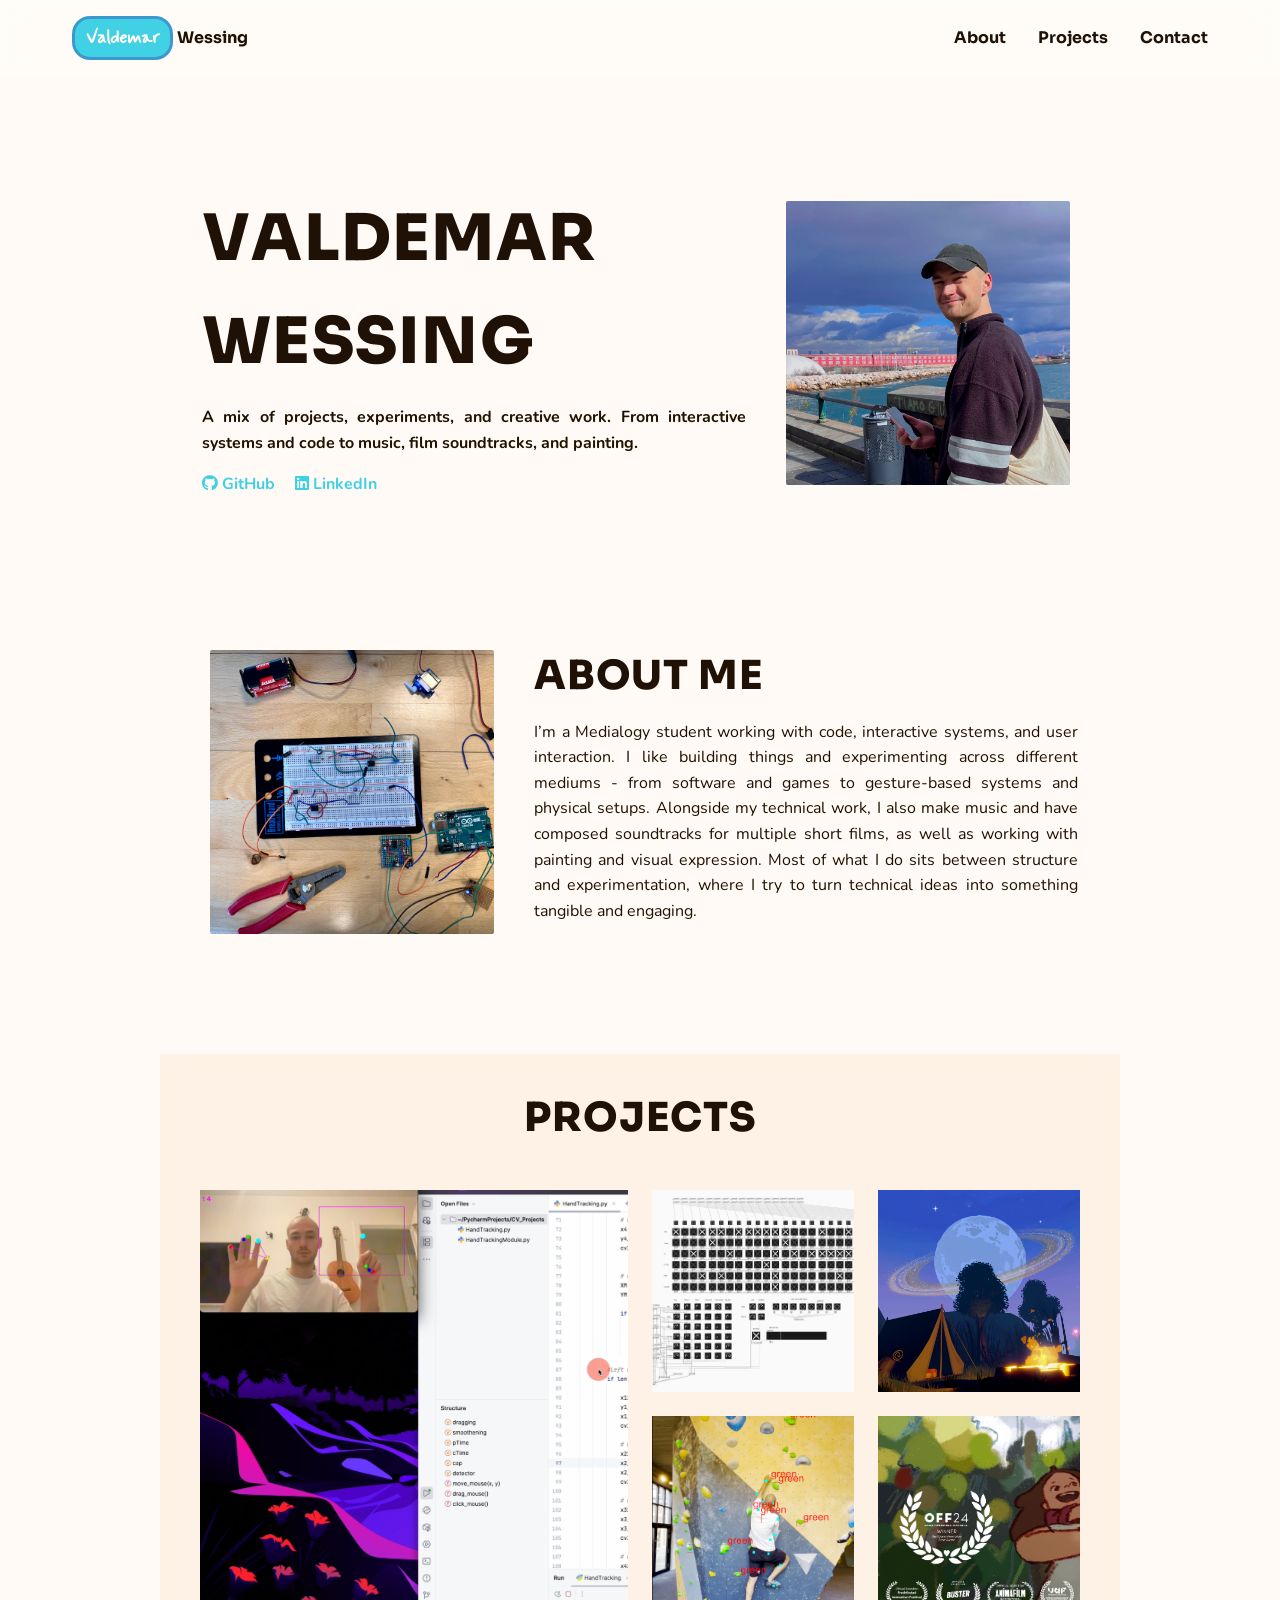
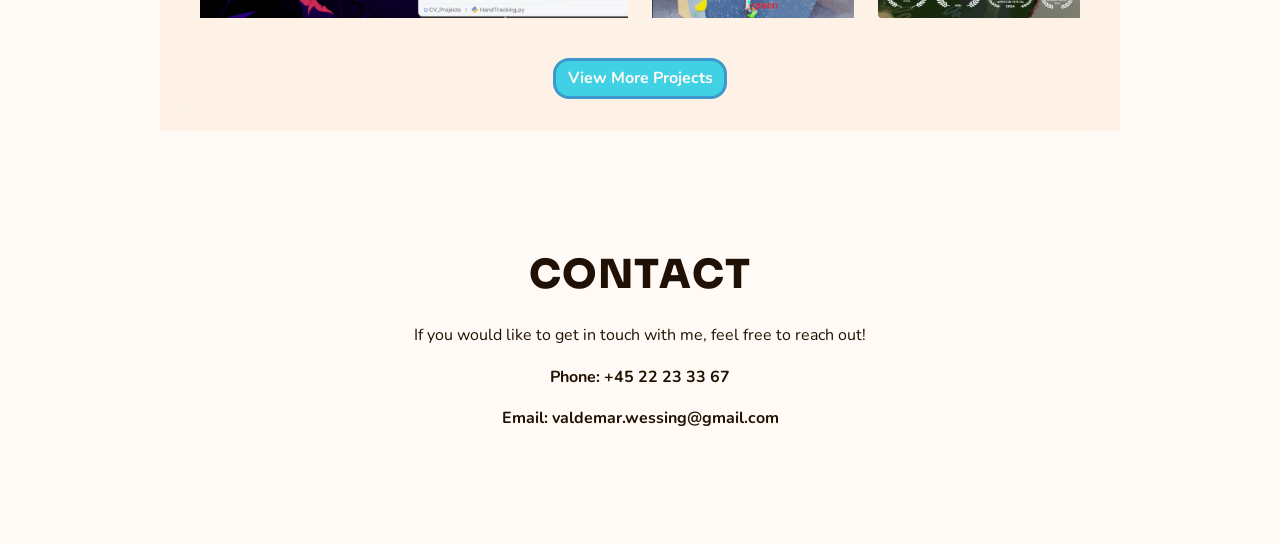
==== commit 9c00b07c: "Update image source in about section and add new about image" ====
--- a/index.html
+++ b/index.html
@@ -51,7 +51,7 @@
                     </h2>
                     <p>I’m a Medialogy student working with code, interactive systems, and user interaction. I like building things and experimenting across different mediums - from software and games to gesture-based systems and physical setups. Alongside my technical work, I also make music and have composed soundtracks for multiple short films, as well as working with painting and visual expression. Most of what I do sits between structure and experimentation, where I try to turn technical ideas into something tangible and engaging.</p>
                 </div>
-                <img height="300px" width="300px" src="Images/ValdemarWessing.png">
+                <img height="300px" width="300px" src="Images/about.png">
 
             </div>
     </section>
--- a/styles.css
+++ b/styles.css
@@ -6,7 +6,8 @@
 :root {
 	--text-color: #211100;
 	--text-header-color: #201107;
-	--link-color: #f34db3;
+	--link-color: #41d1e4;
+	--highlight-color: #f2bcfe;
 	--background-color: #fffaf5;
 	--card-color: #fce6d466;
 	--glass-bg: rgba(255, 255, 255, 0.4);
@@ -99,7 +100,7 @@
 	display: inline-block;
 	padding: 0.3rem 0.7rem;
 	border-radius: 1em;
-	border: 0.2em solid rgb(28, 24, 26);
+	border: 0.2em solid rgba(57, 87, 178, 0.464);
 	background: var(--link-color);
 }
 
@@ -110,7 +111,7 @@
 }
 
 nav a:hover .brand-pill {
-	background: #ff9328;
+	background: var(--highlight-color);
 }
 
 nav a {
@@ -329,14 +330,14 @@
 	display: inline-block;
 	padding: 0.3rem 0.7rem;
 	border-radius: 1em;
-	border: 0.2em solid rgb(0, 0, 0);
+	border: 0.2em solid rgba(57, 87, 178, 0.464);
 	background: var(--link-color);
-	color: var(--text-header-color);
+	color: var(--background-color);
 }
 
 .project-button:hover {
 	text-decoration: none;
-	background: #ff9328;
+	background: var(--highlight-color);
 }
 
 section#contact,
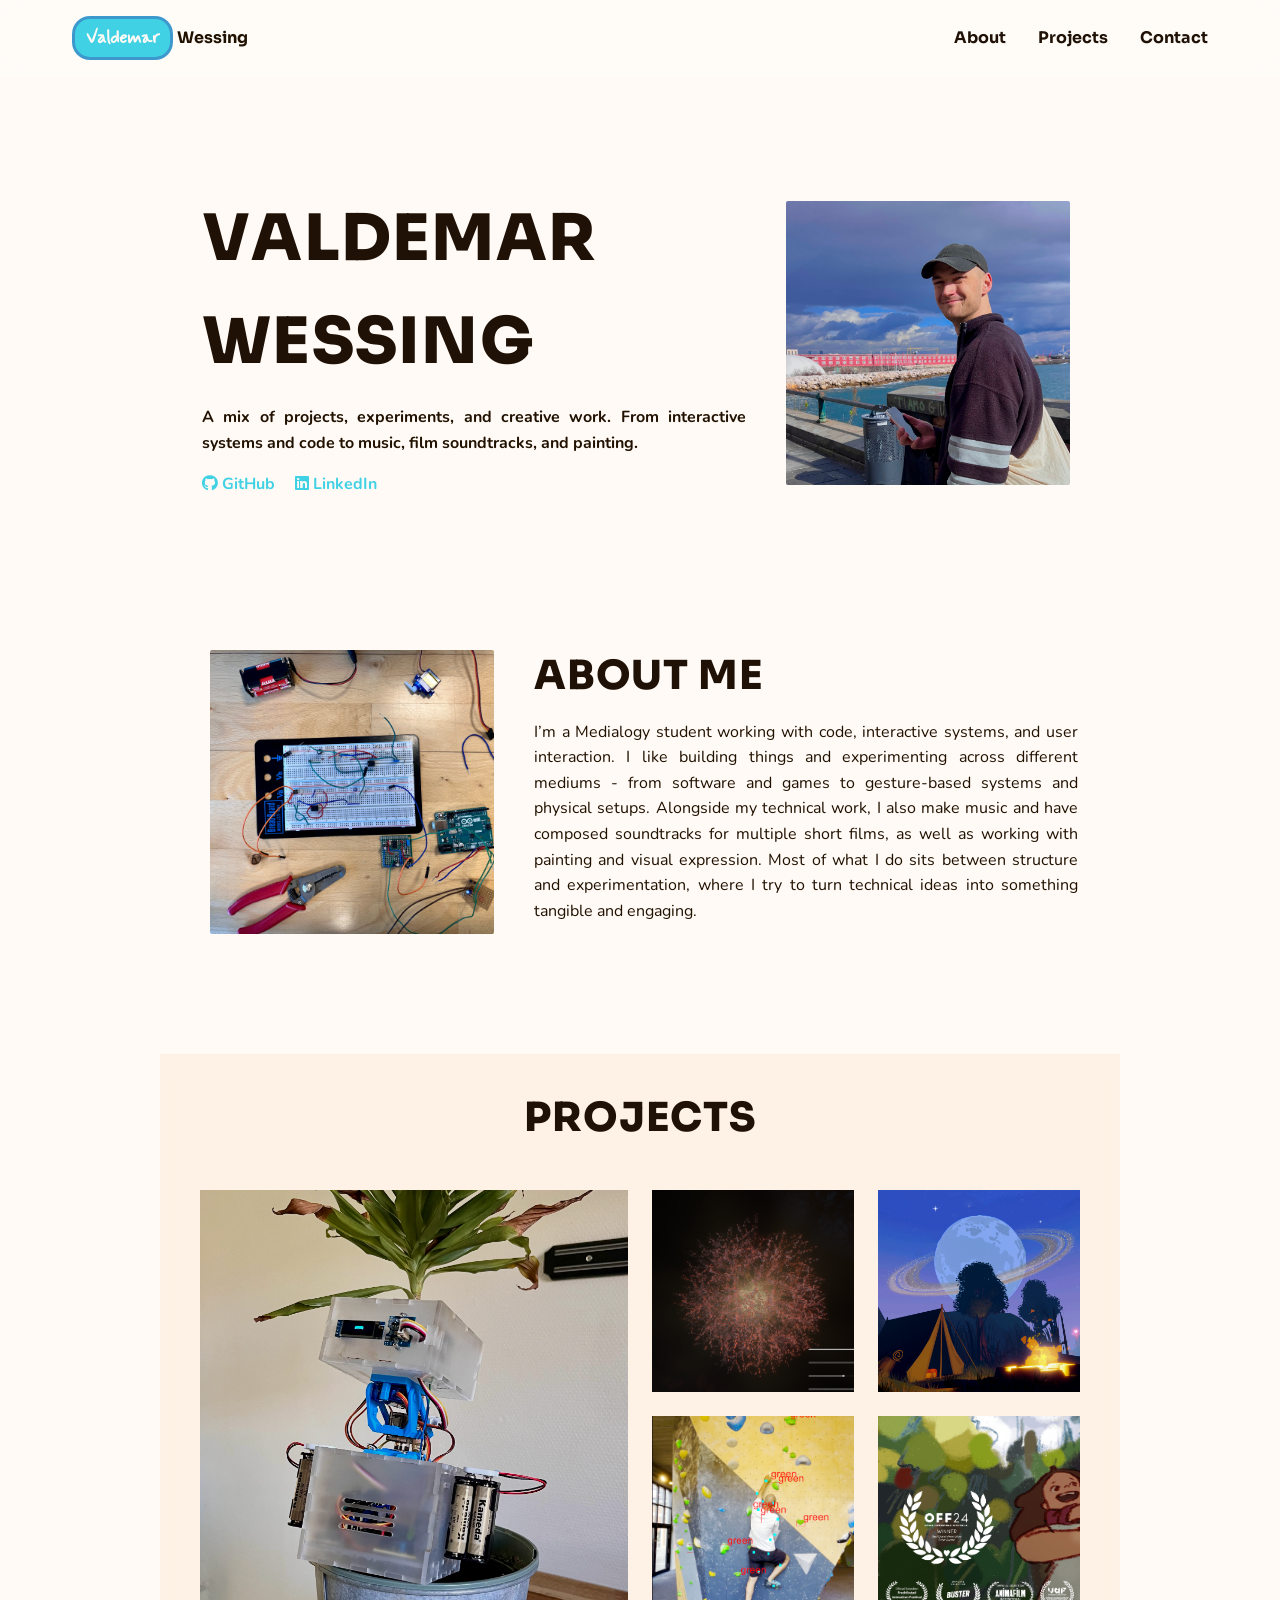
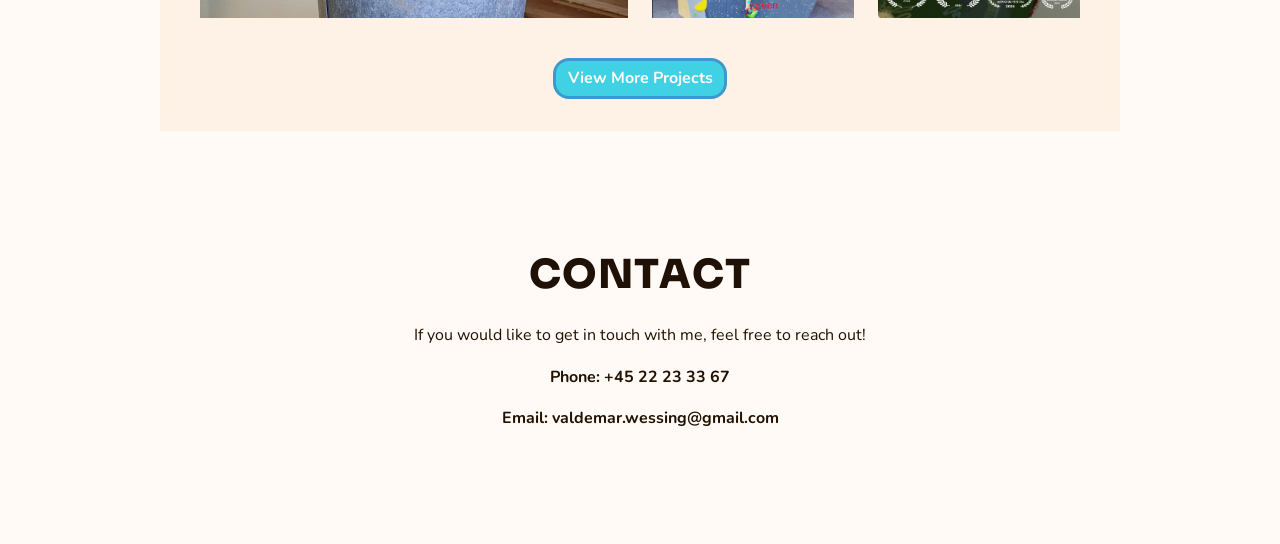
==== commit 06298825: "update images" ====
--- a/index.html
+++ b/index.html
@@ -62,11 +62,11 @@
                 <span class="h1-letter">p</span><span class="h1-letter">r</span><span class="h1-letter">o</span><span class="h1-letter">j</span><span class="h1-letter">e</span><span class="h1-letter">c</span><span class="h1-letter">t</span><span class="h1-letter">s</span>
             </h2>
             <div class="grid-container">
-                <a class="project-tile" href="project_6.html" style="grid-area: img-1;" aria-label="Open Project 1" data-project="Gesture controlled mouse">
-                    <img src="Images/GestureControl.png" alt="Project 1">
+                <a class="project-tile" href="project_7.html" style="grid-area: img-1;" aria-label="Open Plant Bot" data-project="Plant Bot">
+                    <img src="Images/CorrectPlantBot.png" alt="Plant Bot">
                 </a>
-                <a class="project-tile" href="project_2.html" style="grid-area: img-2;" aria-label="Open Project 2" data-project="Drum Machine">
-                    <img src="Images/Drummachine.png" alt="Project 2">
+                <a class="project-tile" href="project_9.html" style="grid-area: img-2;" aria-label="Open Aural Abstraction" data-project="Aural Abstraction">
+                    <img src="Images/AuralAbstraction.png" alt="Aural Abstraction">
                 </a>
                 <a class="project-tile" href="project_3.html" style="grid-area: img-3;" aria-label="Open Project 3" data-project="Lost Worlds">
                     <img src="Images/Lostworlds.png" alt="Project 3">
--- a/styles.css
+++ b/styles.css
@@ -230,6 +230,11 @@
 
 section > a[href^="project_"] .flex-container {
 	transition: transform 160ms ease;
+	flex-direction: row;
+	align-items: center;
+}
+section > a[href^="project_"]:nth-of-type(even) .flex-container {
+	flex-direction: row-reverse;
 }
 section > a[href^="project_"]:hover .flex-container {
 	transform: translateY(-4px);
@@ -364,6 +369,20 @@
 		display: none;
 	}
 
+	section > a[href^="project_"] .flex-container {
+		flex-direction: row;
+		flex-wrap: wrap;
+		align-items: center;
+	}
+
+	section > a[href^="project_"] .flex-container img {
+		order: 0;
+	}
+
+	section > a[href^="project_"] .flex-container .text-container {
+		order: 1;
+	}
+
 	.grid-container {
 		display: flex;
 		flex-direction: column;
